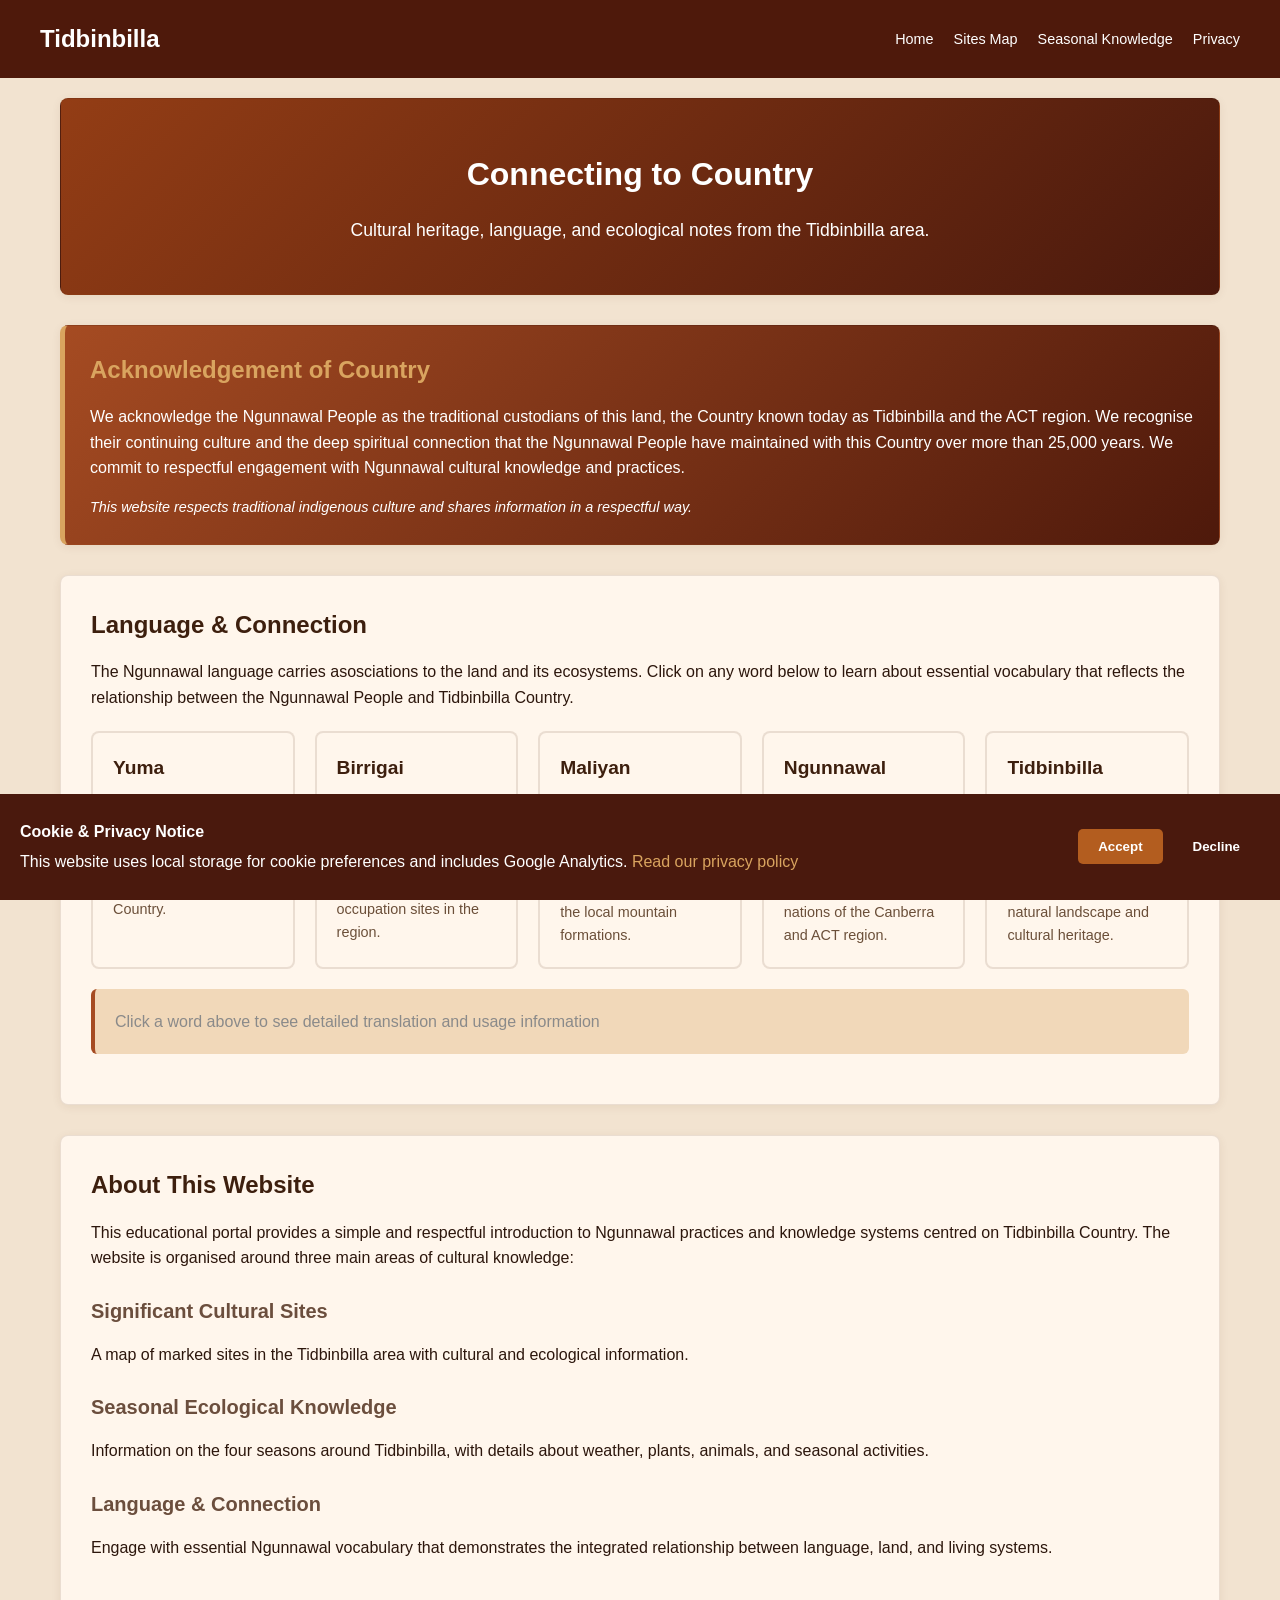
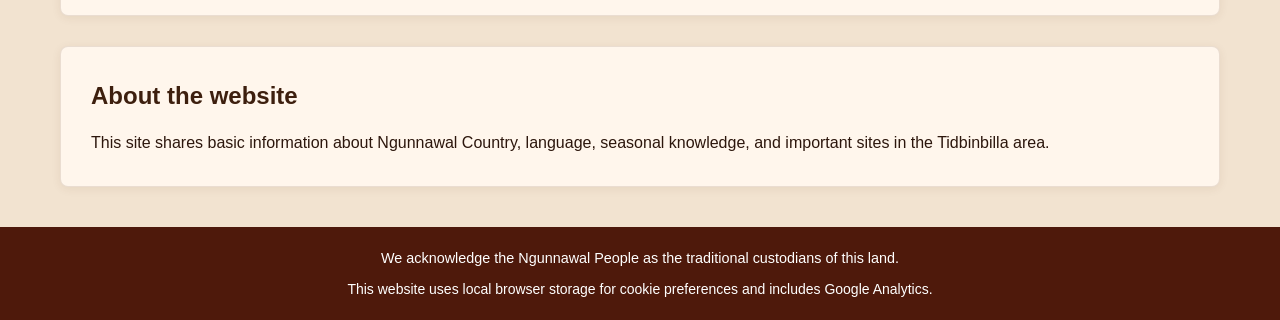
==== index.html @ 326a3be5 "Add home page content and styling" ====
<!DOCTYPE html>
<html lang="en">
<head>
    <meta charset="UTF-8">
    <meta name="viewport" content="width=device-width, initial-scale=1.0">
    <meta name="description" content="Tidbinbilla Cultural Heritage - Language, ecology, and cultural notes from Tidbinbilla.">
    <meta name="author" content="Digital Technology Project">
    
    <title>Connecting to Country | Tidbinbilla Cultural Heritage</title>
    
    <!-- Main Stylesheet -->
    <link rel="stylesheet" href="css/styles.css">
</head>
<body>
    <!-- navigation header -->
    <header>
        <nav>
            <div class="logo">Tidbinbilla</div>
            <ul>
                <li><a href="index.html" title="Home">Home</a></li>
                <li><a href="sites-map.html" title="Significant Cultural Sites">Sites Map</a></li>
                <li><a href="seasonal-knowledge.html" title="Seasonal Ecological Knowledge">Seasonal Knowledge</a></li>
                <li><a href="privacy-policy.html" title="Privacy and Compliance">Privacy</a></li>
            </ul>
        </nav>
    </header>

    <!-- main content -->
    <main>
        <!-- Hero Section -->
        <section class="hero">
            <h1>Connecting to Country</h1>
            <p>Cultural heritage, language, and ecological notes from the Tidbinbilla area.</p>
        </section>

        <!-- Acknowledgement of Country -->
        <section class="acknowledgement-card">
            <h2>Acknowledgement of Country</h2>
            <p>We acknowledge the Ngunnawal People as the traditional custodians of this land, the Country known today as Tidbinbilla and the ACT region. We recognise their continuing culture and the deep spiritual connection that the Ngunnawal People have maintained with this Country over more than 25,000 years. We commit to respectful engagement with Ngunnawal cultural knowledge and practices.</p>
            <p class="footer-text">This website respects traditional indigenous culture and shares information in a respectful way.</p>
        </section>

        <!-- Language & Connection Section -->
        <section>
            <h2>Language & Connection</h2>
            <p>The Ngunnawal language carries asosciations to the land and its ecosystems. Click on any word below to learn about essential vocabulary that reflects the relationship between the Ngunnawal People and Tidbinbilla Country.</p>

            <!-- Language Grid -->
            <div class="language-grid">
                <div class="word-card" data-word="Yuma">
                    <h3>Yuma</h3>
                    <div class="translation">Hello / Greetings</div>
                    <p class="usage">General welcoming statement used when entering Ngunnawal Country.</p>
                </div>

                <div class="word-card" data-word="Birrigai">
                    <h3>Birrigai</h3>
                    <div class="translation">Place Name</div>
                    <p class="usage">The name of the Birrigai Rock Shelter, one of the oldest known Aboriginal occupation sites in the region.</p>
                </div>

                <div class="word-card" data-word="Maliyan">
                    <h3>Maliyan</h3>
                    <div class="translation">Eaglehawk / Creator Spirit</div>
                    <p class="usage">The central totem and dreaming story guide for the local mountain formations.</p>
                </div>

                <div class="word-card" data-word="Ngunnawal">
                    <h3>Ngunnawal</h3>
                    <div class="translation">The People / The Country</div>
                    <p class="usage">Self-identification term for the Indigenous nations of the Canberra and ACT region.</p>
                </div>

                <div class="word-card" data-word="Tidbinbilla">
                    <h3>Tidbinbilla</h3>
                    <div class="translation">Tidbinbilla / The Sacred Place</div>
                    <p class="usage">The local name for this area known for its natural landscape and cultural heritage.</p>
                </div>
            </div>

            <!-- Translation Display Area -->
            <div id="translation-display">
                <p style="color: #8a8a8a;">Click a word above to see detailed translation and usage information</p>
            </div>
        </section>

        <!-- About Section -->
        <section>
            <h2>About This Website</h2>
            <p>This educational portal provides a simple and respectful introduction to Ngunnawal practices and knowledge systems centred on Tidbinbilla Country. The website is organised around three main areas of cultural knowledge:</p>
            
            <div style="margin: 1.5rem 0;">
                <h3 style="color: #6b4e3d; font-size: 1.25rem; margin-top: 1.5rem;">Significant Cultural Sites</h3>
                <p>A map of marked sites in the Tidbinbilla area with cultural and ecological information.</p>

                <h3 style="color: #6b4e3d; font-size: 1.25rem; margin-top: 1.5rem;">Seasonal Ecological Knowledge</h3>
                <p>Information on the four seasons around Tidbinbilla, with details about weather, plants, animals, and seasonal activities.</p>

                <h3 style="color: #6b4e3d; font-size: 1.25rem; margin-top: 1.5rem;">Language & Connection</h3>
                <p>Engage with essential Ngunnawal vocabulary that demonstrates the integrated relationship between language, land, and living systems.</p>
            </div>
        </section>

        <!-- page context section -->
        <section>
            <h2>About the website</h2>
            <p>This site shares basic information about Ngunnawal Country, language, seasonal knowledge, and important sites in the Tidbinbilla area.</p>
        </section>
    </main>

    <!-- footer -->
    <footer>
        <p>We acknowledge the Ngunnawal People as the traditional custodians of this land.</p>
        <p style="margin-top: 0.5rem; font-size: 0.875rem;">This website uses local browser storage for cookie preferences and includes Google Analytics.</p>
    </footer>

    <!-- cookie consent banner -->
    <div id="cookie-banner" class="cookie-consent-banner">
        <div class="cookie-text">
            <p><strong>Cookie & Privacy Notice</strong></p>
            <p>This website uses local storage for cookie preferences and includes Google Analytics. <a href="privacy-policy.html">Read our privacy policy</a></p>
        </div>
        <div class="cookie-actions">
            <button id="cookie-accept-btn" class="cookie-accept">Accept</button>
            <button id="cookie-decline-btn" class="cookie-decline">Decline</button>
        </div>
    </div>

    <!-- javascript modules -->
    <!-- Main global script (handles cookies, language matrix, initialization) -->
    <script type="module" src="js/main.js"></script>
</body>
</html>
---- css/styles.css ----
/* TIDBINBILLA CULTURAL HERITAGE WEBSITE - STYLESHEET */

:root {
    --bg: #f2e3d0;
    --surface: #fff6ec;
    --surface-alt: #f1d8b9;
    --text: #2c160c;
    --heading: #3d1f0e;
    --accent: #a54b22;
    --accent-dark: #4e190b;
    --accent-light: #d9a45f;
    --muted: #6b4f39;
    --border: #c79a72;
    --hero-start: #933d15;
    --hero-end: #4a190d;
    --button-bg: #b35d1f;
    --button-hover: #8f4414;
    --banner-bg: #4a190d;
}

* {
    margin: 0;
    padding: 0;
    box-sizing: border-box;
}

body {
    font-family: Arial, sans-serif;
    color: var(--text);
    background-color: var(--season-background, var(--bg));
    line-height: 1.6;
}

h1, h2, h3 {
    color: var(--heading);
    margin-bottom: 15px;
}

h1 { font-size: 2rem; }
 h2 { font-size: 1.5rem; }
 h3 { font-size: 1.2rem; }

a {
    color: var(--accent);
    text-decoration: none;
}

a:hover {
    text-decoration: underline;
}

/* Header and Navigation */
header {
    background-color: var(--accent-dark);
    color: white;
    padding: 20px;
    position: sticky;
    top: 0;
    z-index: 100;
}

header nav {
    max-width: 1200px;
    margin: 0 auto;
    display: flex;
    justify-content: space-between;
    align-items: center;
    flex-wrap: wrap;
    gap: 20px;
}

header .logo {
    font-size: 1.5rem;
    font-weight: bold;
}

header nav ul {
    list-style: none;
    display: flex;
    gap: 20px;
    flex-wrap: wrap;
}

header nav a {
    color: white;
    font-size: 0.9rem;
}

header nav a:hover {
    text-decoration: underline;
}

/* Main Content */
main {
    max-width: 1200px;
    margin: 20px auto;
    padding: 0 20px;
    flex: 1;
}

section {
    background: var(--surface);
    padding: 30px;
    margin-bottom: 30px;
    border-radius: 8px;
    border: 1px solid rgba(80, 40, 20, 0.12);
    box-shadow: 0 2px 10px rgba(84, 45, 16, 0.08);
}

/* Footer */
footer {
    background-color: var(--accent-dark);
    color: white;
    text-align: center;
    padding: 20px;
    margin-top: 40px;
    font-size: 0.9rem;
}

/* Hero Section */
.hero {
    background: linear-gradient(135deg, var(--season-primary, var(--hero-start)), var(--season-accent, var(--hero-end)));
    color: white;
    padding: 50px 30px;
    text-align: center;
    border-radius: 8px;
    margin-bottom: 30px;
}

.hero h1 {
    color: white;
    margin-bottom: 15px;
}

.hero p {
    font-size: 1.1rem;
}

/* Acknowledgement Card */
.acknowledgement-card {
    background: linear-gradient(135deg, var(--accent), var(--accent-dark));
    color: white;
    padding: 25px;
    border-left: 5px solid var(--accent-light);
    margin-bottom: 30px;
}

.acknowledgement-card h2 {
    color: var(--accent-light);
}

.footer-text {
    font-size: 0.9rem;
    margin-top: 15px;
    font-style: italic;
}

/* Language Grid */
.language-grid {
    display: grid;
    grid-template-columns: repeat(auto-fit, minmax(200px, 1fr));
    gap: 20px;
    margin: 20px 0;
}

.word-card {
    background: var(--surface);
    border: 2px solid rgba(80, 40, 20, 0.12);
    padding: 20px;
    border-radius: 8px;
    cursor: pointer;
    transition: border-color 0.3s ease;
}

.word-card:hover {
    border-color: var(--accent);
}

.word-card h3 {
    margin-bottom: 10px;
    color: var(--heading);
}

.word-card .translation {
    color: var(--accent);
    font-weight: bold;
    margin-bottom: 10px;
}

.word-card .usage {
    color: var(--muted);
    font-size: 0.9rem;
}

/* Translation Display */
#translation-display {
    background: var(--surface-alt);
    border-left: 4px solid var(--accent);
    padding: 20px;
    margin: 20px 0;
    min-height: 60px;
    border-radius: 6px;
}

/* Cookie Banner */
.cookie-consent-banner {
    position: fixed;
    bottom: 0;
    left: 0;
    right: 0;
    background: var(--banner-bg);
    color: white;
    padding: 20px;
    display: flex;
    justify-content: space-between;
    align-items: center;
    gap: 20px;
    z-index: 1000;
    flex-wrap: wrap;
}

.cookie-consent-banner.hidden {
    display: none;
}

.cookie-text p {
    margin: 5px 0;
}

.cookie-text a {
    color: var(--accent-light);
}

.cookie-actions {
    display: flex;
    gap: 10px;
}

.cookie-actions button {
    padding: 10px 20px;
    border: none;
    border-radius: 5px;
    font-weight: bold;
    cursor: pointer;
    transition: all 0.3s ease;
}

.cookie-accept {
    background: var(--button-bg);
    color: white;
}

.cookie-accept:hover {
    background: var(--button-hover);
}

.cookie-decline {
    background: transparent;
    border: 2px solid white;
    color: white;
}

.cookie-decline:hover {
    background: rgba(255, 255, 255, 0.1);
}

/* Responsive Design */
@media (max-width: 768px) {
    header nav {
        flex-direction: column;
        align-items: flex-start;
    }

    header nav ul {
        flex-direction: column;
        gap: 10px;
    }

    section {
        padding: 20px;
    }

    .hero {
        padding: 30px 20px;
    }

    h1 { font-size: 1.5rem; }
    h2 { font-size: 1.2rem; }

    .cookie-consent-banner {
        flex-direction: column;
        align-items: stretch;
        text-align: center;
    }

    .language-grid {
        grid-template-columns: 1fr;
    }
}

@media (max-width: 480px) {
    main {
        padding: 0 10px;
        margin: 10px auto;
    }

    section {
        padding: 15px;
        margin-bottom: 15px;
    }

    h1 { font-size: 1.3rem; }
    h2 { font-size: 1.1rem; }

    header nav {
        gap: 10px;
    }

    header .logo {
        font-size: 1.2rem;
    }
}
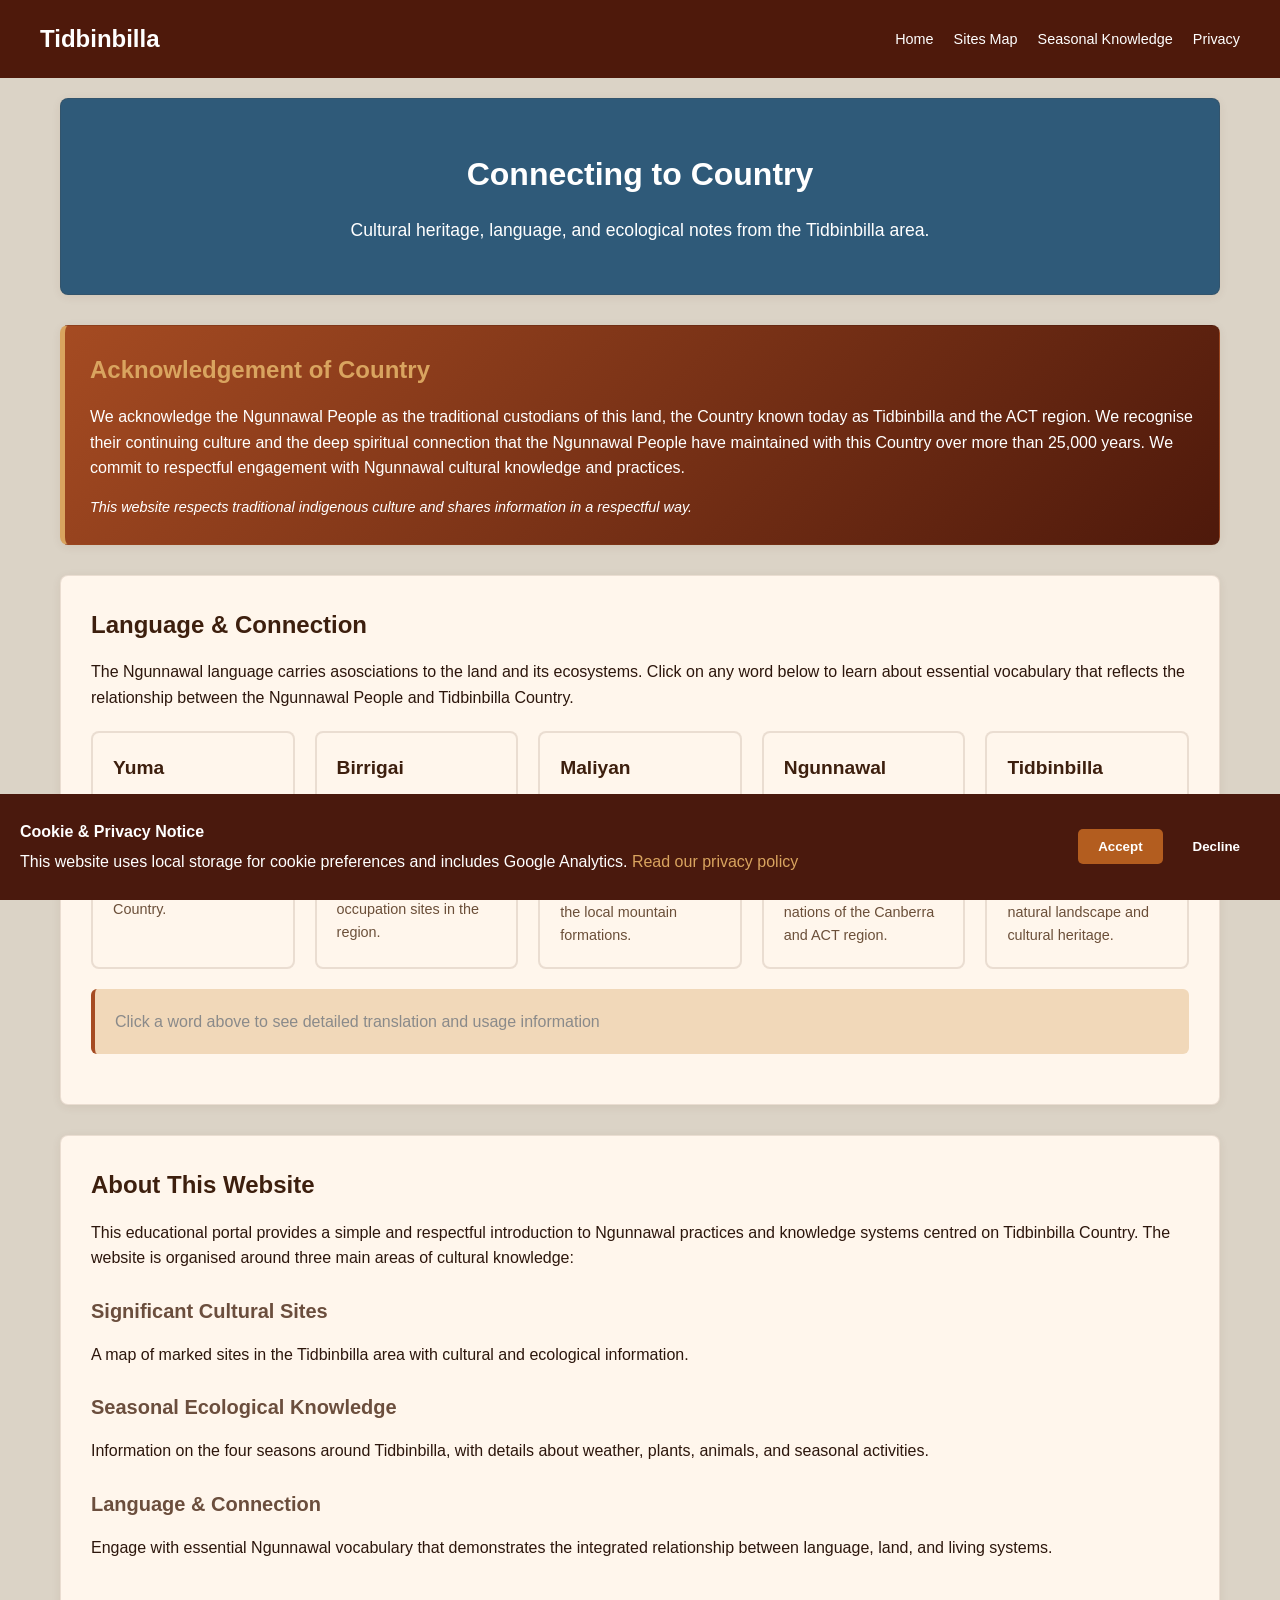
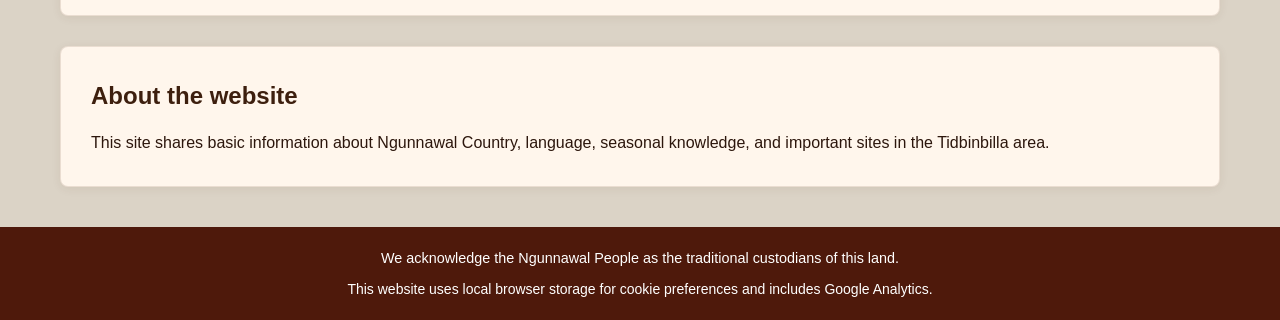
==== commit 7e50375d: "Add Google Analytics tracking to all pages" ====
--- a/index.html
+++ b/index.html
@@ -10,6 +10,14 @@
     
     <!-- Main Stylesheet -->
     <link rel="stylesheet" href="css/styles.css">
+    <!-- Google tag (gtag.js) -->
+    <script async src="https://www.googletagmanager.com/gtag/js?id=G-5C9E07NFV3"></script>
+    <script>
+      window.dataLayer = window.dataLayer || [];
+      function gtag(){dataLayer.push(arguments);}
+      gtag('js', new Date());
+      gtag('config', 'G-5C9E07NFV3');
+    </script>
 </head>
 <body>
     <!-- navigation header -->
--- a/css/styles.css
+++ b/css/styles.css
@@ -16,6 +16,9 @@
     --button-bg: #b35d1f;
     --button-hover: #8f4414;
     --banner-bg: #4a190d;
+    --season-primary: #2f5a79;
+    --season-accent: var(--season-primary);
+    --season-background: var(--season-primary);
 }
 
 * {
@@ -27,7 +30,7 @@
 body {
     font-family: Arial, sans-serif;
     color: var(--text);
-    background-color: var(--season-background, var(--bg));
+    background-color: color-mix(in srgb, var(--season-background, var(--bg)) 12%, var(--bg));
     line-height: 1.6;
 }
 
@@ -202,6 +205,148 @@
     border-radius: 6px;
 }
 
+/* Map */
+#map-canvas {
+    width: 100%;
+    height: 500px;
+    border-radius: 8px;
+    margin: 20px 0;
+}
+
+.map-container {
+    display: grid;
+    grid-template-columns: 2fr 1fr;
+    gap: 20px;
+    align-items: start;
+}
+
+@media (max-width: 768px) {
+    .map-container {
+        grid-template-columns: 1fr;
+    }
+}
+
+#cultural-detail-pane {
+    background: var(--surface);
+    border: 2px solid rgba(80, 40, 20, 0.12);
+    padding: 20px;
+    border-radius: 8px;
+    max-height: 500px;
+    overflow-y: auto;
+}
+
+#cultural-detail-pane h3 {
+    color: var(--heading);
+    margin-bottom: 10px;
+}
+
+#cultural-detail-pane p {
+    margin-bottom: 15px;
+    font-size: 0.95rem;
+    color: var(--muted);
+}
+
+.detail-label {
+    font-weight: bold;
+    color: var(--accent);
+    margin-top: 15px;
+}
+
+/* Seasonal Selector */
+.seasonal-selector {
+    display: flex;
+    gap: 10px;
+    margin-bottom: 20px;
+    flex-wrap: wrap;
+    justify-content: center;
+}
+
+.seasonal-selector button {
+    padding: 10px 20px;
+    background: var(--surface-alt);
+    border: 2px solid rgba(80, 40, 20, 0.12);
+    border-radius: 5px;
+    cursor: pointer;
+    font-weight: bold;
+    transition: all 0.3s ease;
+}
+
+.seasonal-selector button:hover {
+    background: var(--accent);
+    color: white;
+    border-color: var(--accent);
+}
+
+.seasonal-selector button.active {
+    background: var(--season-accent, var(--accent-dark));
+    color: white;
+    border-color: var(--season-accent, var(--accent-dark));
+}
+
+/* Seasonal Content */
+#seasonal-content {
+    display: grid;
+    grid-template-columns: repeat(auto-fit, minmax(250px, 1fr));
+    gap: 20px;
+}
+
+.seasonal-item {
+    background: var(--surface);
+    border: 2px solid rgba(80, 40, 20, 0.12);
+    padding: 20px;
+    border-radius: 8px;
+}
+
+.seasonal-item:hover {
+    border-color: rgba(80, 40, 20, 0.12);
+}
+
+.seasonal-item h3 {
+    color: var(--heading);
+    margin-bottom: 10px;
+}
+
+.item-type {
+    display: inline-block;
+    background: var(--accent);
+    color: white;
+    padding: 5px 10px;
+    border-radius: 3px;
+    font-size: 0.75rem;
+    font-weight: bold;
+    margin-bottom: 10px;
+}
+
+.seasonal-item p {
+    color: var(--muted);
+    font-size: 0.9rem;
+}
+
+.seasonal-info-card {
+    background: linear-gradient(135deg, var(--accent), var(--accent-dark));
+    color: white;
+    padding: 25px;
+    border-radius: 8px;
+    margin-bottom: 20px;
+    grid-column: 1 / -1;
+}
+
+.seasonal-info-card h2 {
+    color: var(--accent-light);
+}
+
+.info-section {
+    margin-bottom: 20px;
+}
+
+.section-label {
+    font-weight: bold;
+    color: var(--accent-light);
+    margin-bottom: 8px;
+    text-transform: uppercase;
+    font-size: 0.9rem;
+}
+
 /* Cookie Banner */
 .cookie-consent-banner {
     position: fixed;
@@ -264,6 +409,30 @@
     background: rgba(255, 255, 255, 0.1);
 }
 
+/* Privacy Page */
+.privacy-section ul {
+    margin-left: 25px;
+    margin-top: 10px;
+}
+
+.privacy-section li {
+    margin-bottom: 10px;
+    color: var(--muted);
+}
+
+.status-card {
+    background: var(--surface-alt);
+    border-left: 4px solid var(--accent);
+    padding: 15px;
+    margin: 20px 0;
+    border-radius: 6px;
+}
+
+.status-indicator {
+    font-weight: bold;
+    color: var(--accent);
+}
+
 /* Responsive Design */
 @media (max-width: 768px) {
     header nav {
@@ -296,6 +465,14 @@
     .language-grid {
         grid-template-columns: 1fr;
     }
+
+    #map-canvas {
+        height: 400px;
+    }
+
+    .seasonal-selector button {
+        width: 100%;
+    }
 }
 
 @media (max-width: 480px) {
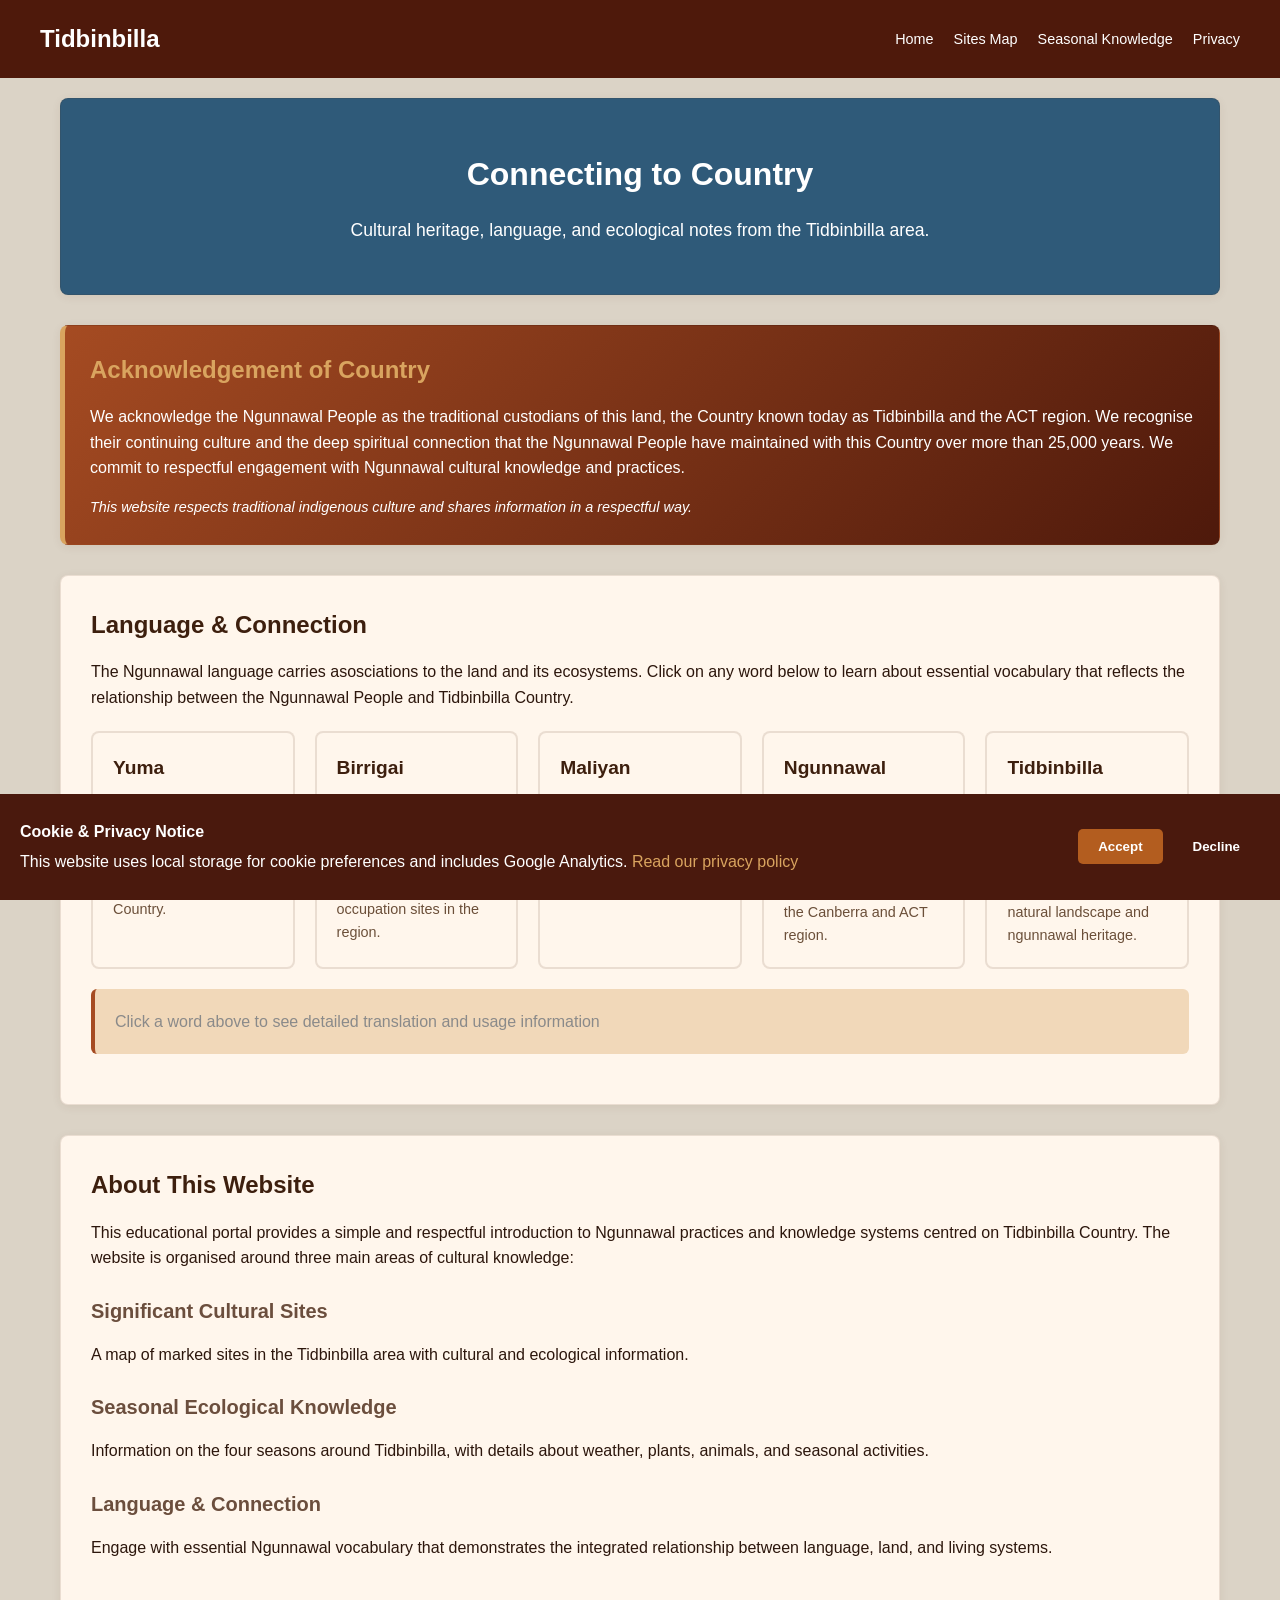
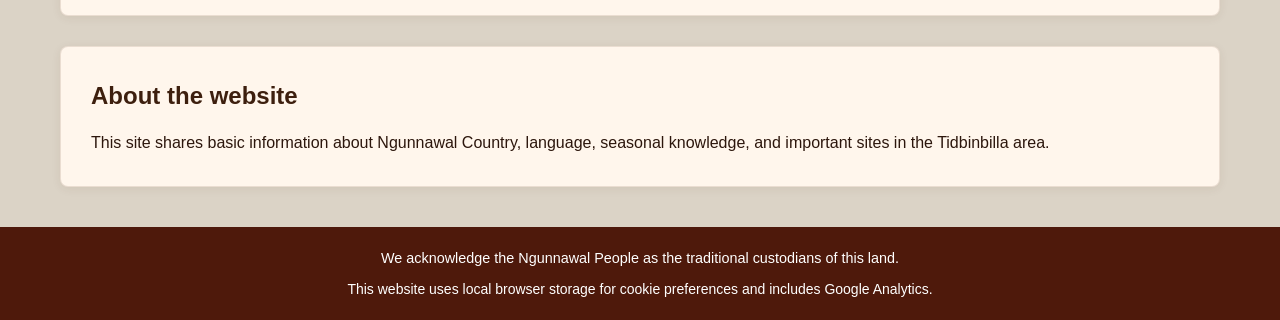
==== commit 06a025a6: "Add better comments" ====
--- a/index.html
+++ b/index.html
@@ -69,20 +69,20 @@
 
                 <div class="word-card" data-word="Maliyan">
                     <h3>Maliyan</h3>
-                    <div class="translation">Eaglehawk / Creator Spirit</div>
-                    <p class="usage">The central totem and dreaming story guide for the local mountain formations.</p>
+                    <div class="translation">Wedge tail eagle</div>
+                    <p class="usage">A symbolic guardian spirit, creator figure</p>
                 </div>
 
                 <div class="word-card" data-word="Ngunnawal">
                     <h3>Ngunnawal</h3>
                     <div class="translation">The People / The Country</div>
-                    <p class="usage">Self-identification term for the Indigenous nations of the Canberra and ACT region.</p>
+                    <p class="usage"> term for the traditional Indigenous nations of the Canberra and ACT region.</p>
                 </div>
 
                 <div class="word-card" data-word="Tidbinbilla">
                     <h3>Tidbinbilla</h3>
-                    <div class="translation">Tidbinbilla / The Sacred Place</div>
-                    <p class="usage">The local name for this area known for its natural landscape and cultural heritage.</p>
+                    <div class="translation">Tidbinbilla / "Where boys become men"</div>
+                    <p class="usage">The local name for this area known for its natural landscape and ngunnawal heritage.</p>
                 </div>
             </div>
 
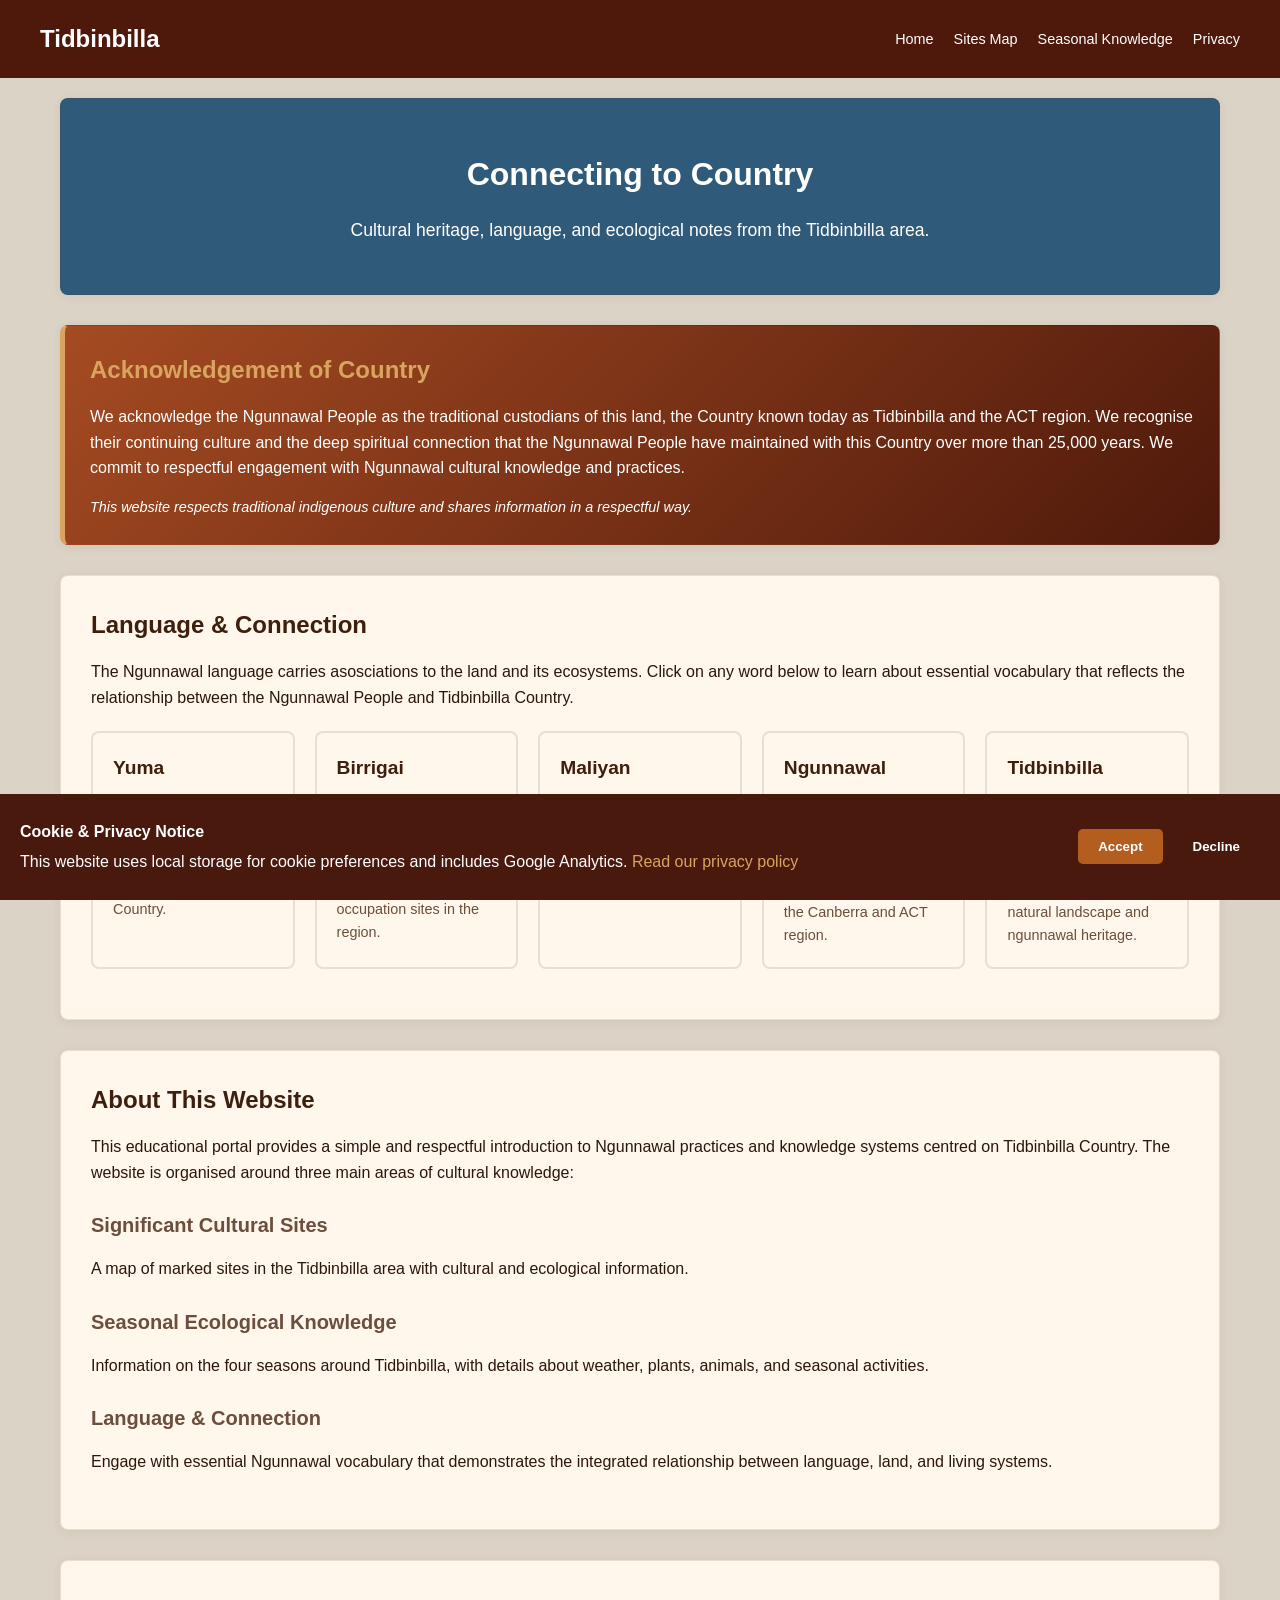
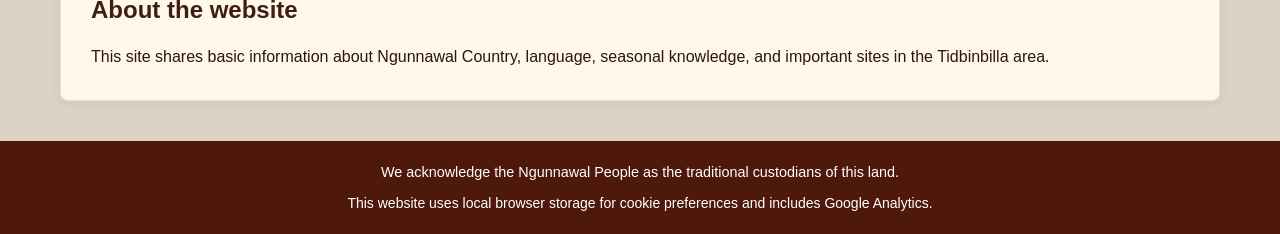
==== commit b6dfa012: "remove old interactive word cards & clean up" ====
--- a/index.html
+++ b/index.html
@@ -86,10 +86,7 @@
                 </div>
             </div>
 
-            <!-- Translation Display Area -->
-            <div id="translation-display">
-                <p style="color: #8a8a8a;">Click a word above to see detailed translation and usage information</p>
-            </div>
+
         </section>
 
         <!-- About Section -->
--- a/css/styles.css
+++ b/css/styles.css
@@ -171,13 +171,9 @@
     border: 2px solid rgba(80, 40, 20, 0.12);
     padding: 20px;
     border-radius: 8px;
-    cursor: pointer;
     transition: border-color 0.3s ease;
 }
 
-.word-card:hover {
-    border-color: var(--accent);
-}
 
 .word-card h3 {
     margin-bottom: 10px;
